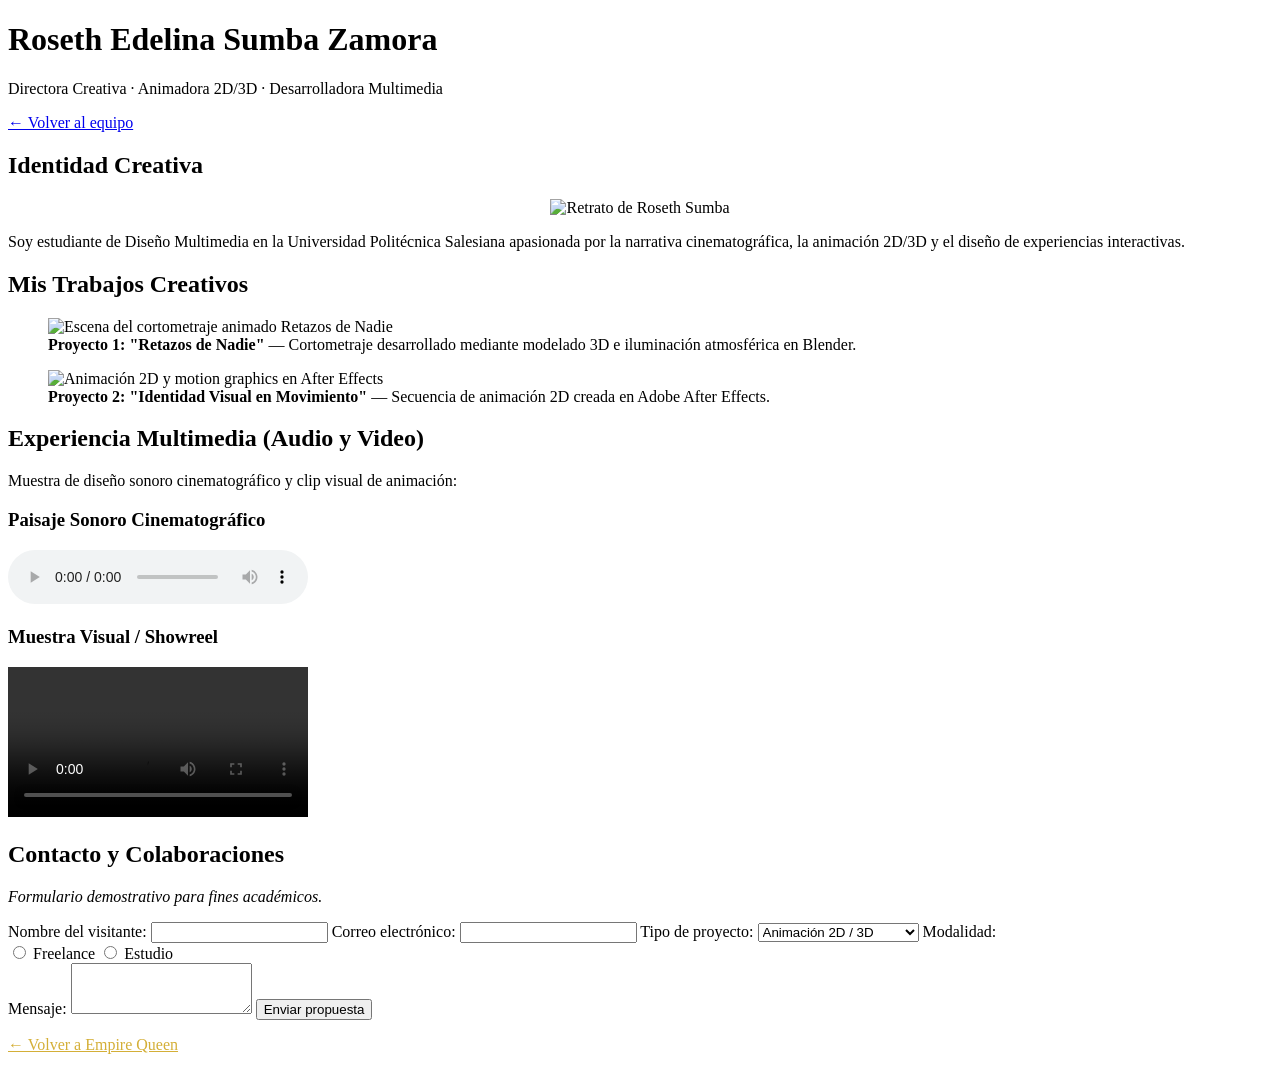
==== empire-queen/imagenes/roseth.jpg/index.html @ 941ed0ad "Add files via upload" ====
<!DOCTYPE html>
<html lang="es">
<head>
    <meta charset="UTF-8">
    <meta name="viewport" content="width=device-width, initial-scale=1.0">
    <title>Roseth Sumba | Portafolio Creativo</title>
    <link rel="stylesheet" href="../../estilos.css">
</head>
<body>

    <header>
        <h1>Roseth Edelina Sumba Zamora</h1>
        <p>Directora Creativa · Animadora 2D/3D · Desarrolladora Multimedia</p>
        <a href="../index.html" class="btn">← Volver al equipo</a>
    </header>

    <main>
        <section>
            <h2>Identidad Creativa</h2>
            <div style="text-align: center;">
                <img src="../roseth.jpg.jpeg" alt="Retrato de Roseth Sumba" class="perfil-img">
            </div>
            <p>
                Soy estudiante de Diseño Multimedia en la Universidad Politécnica Salesiana apasionada por la narrativa cinematográfica, la animación 2D/3D y el diseño de experiencias interactivas.
            </p>
        </section>

        <section>
            <h2>Mis Trabajos Creativos</h2>
            <figure>
                <img src="../proyecto1.jpg.jpeg" alt="Escena del cortometraje animado Retazos de Nadie">
                <figcaption><strong>Proyecto 1: "Retazos de Nadie"</strong> — Cortometraje desarrollado mediante modelado 3D e iluminación atmosférica en Blender.</figcaption>
            </figure>

            <figure>
                <img src="../proyecto2.jpg.jpeg" alt="Animación 2D y motion graphics en After Effects">
                <figcaption><strong>Proyecto 2: "Identidad Visual en Movimiento"</strong> — Secuencia de animación 2D creada en Adobe After Effects.</figcaption>
            </figure>
        </section>

        <section>
            <h2>Experiencia Multimedia (Audio y Video)</h2>
            <p>Muestra de diseño sonoro cinematográfico y clip visual de animación:</p>

            <h3>Paisaje Sonoro Cinematográfico</h3>
            <audio controls>
                <source src="../punt ambiente.mp3.mp3" type="audio/mpeg">
            </audio>

            <h3>Muestra Visual / Showreel</h3>
            <video controls>
                <source src="../roseth presentacion.mp4.mp4" type="video/mp4">
            </video>
        </section>

        <section>
            <h2>Contacto y Colaboraciones</h2>
            <p><em>Formulario demostrativo para fines académicos.</em></p>
            <form onsubmit="event.preventDefault(); alert('¡Mensaje de prueba enviado!');">
                <label for="nombre">Nombre del visitante:</label>
                <input type="text" id="nombre" required>

                <label for="correo">Correo electrónico:</label>
                <input type="email" required>

                <label for="proyecto">Tipo de proyecto:</label>
                <select id="proyecto" required>
                    <option value="animacion">Animación 2D / 3D</option>
                    <option value="cine">Producción Audiovisual</option>
                    <option value="web">Diseño Web</option>
                </select>

                <label>Modalidad:</label>
                <div class="radio-grupo">
                    <label><input type="radio" name="modalidad" value="freelance" required> Freelance</label>
                    <label><input type="radio" name="modalidad" value="estudio"> Estudio</label>
                </div>

                <label for="mensaje">Mensaje:</label>
                <textarea id="mensaje" rows="3" required></textarea>

                <button type="submit">Enviar propuesta</button>
            </form>
        </section>
    </main>

    <footer>
        <p><a href="../index.html" style="color: #d4af37;">← Volver a Empire Queen</a></p>
    </footer>

</body>
</html>
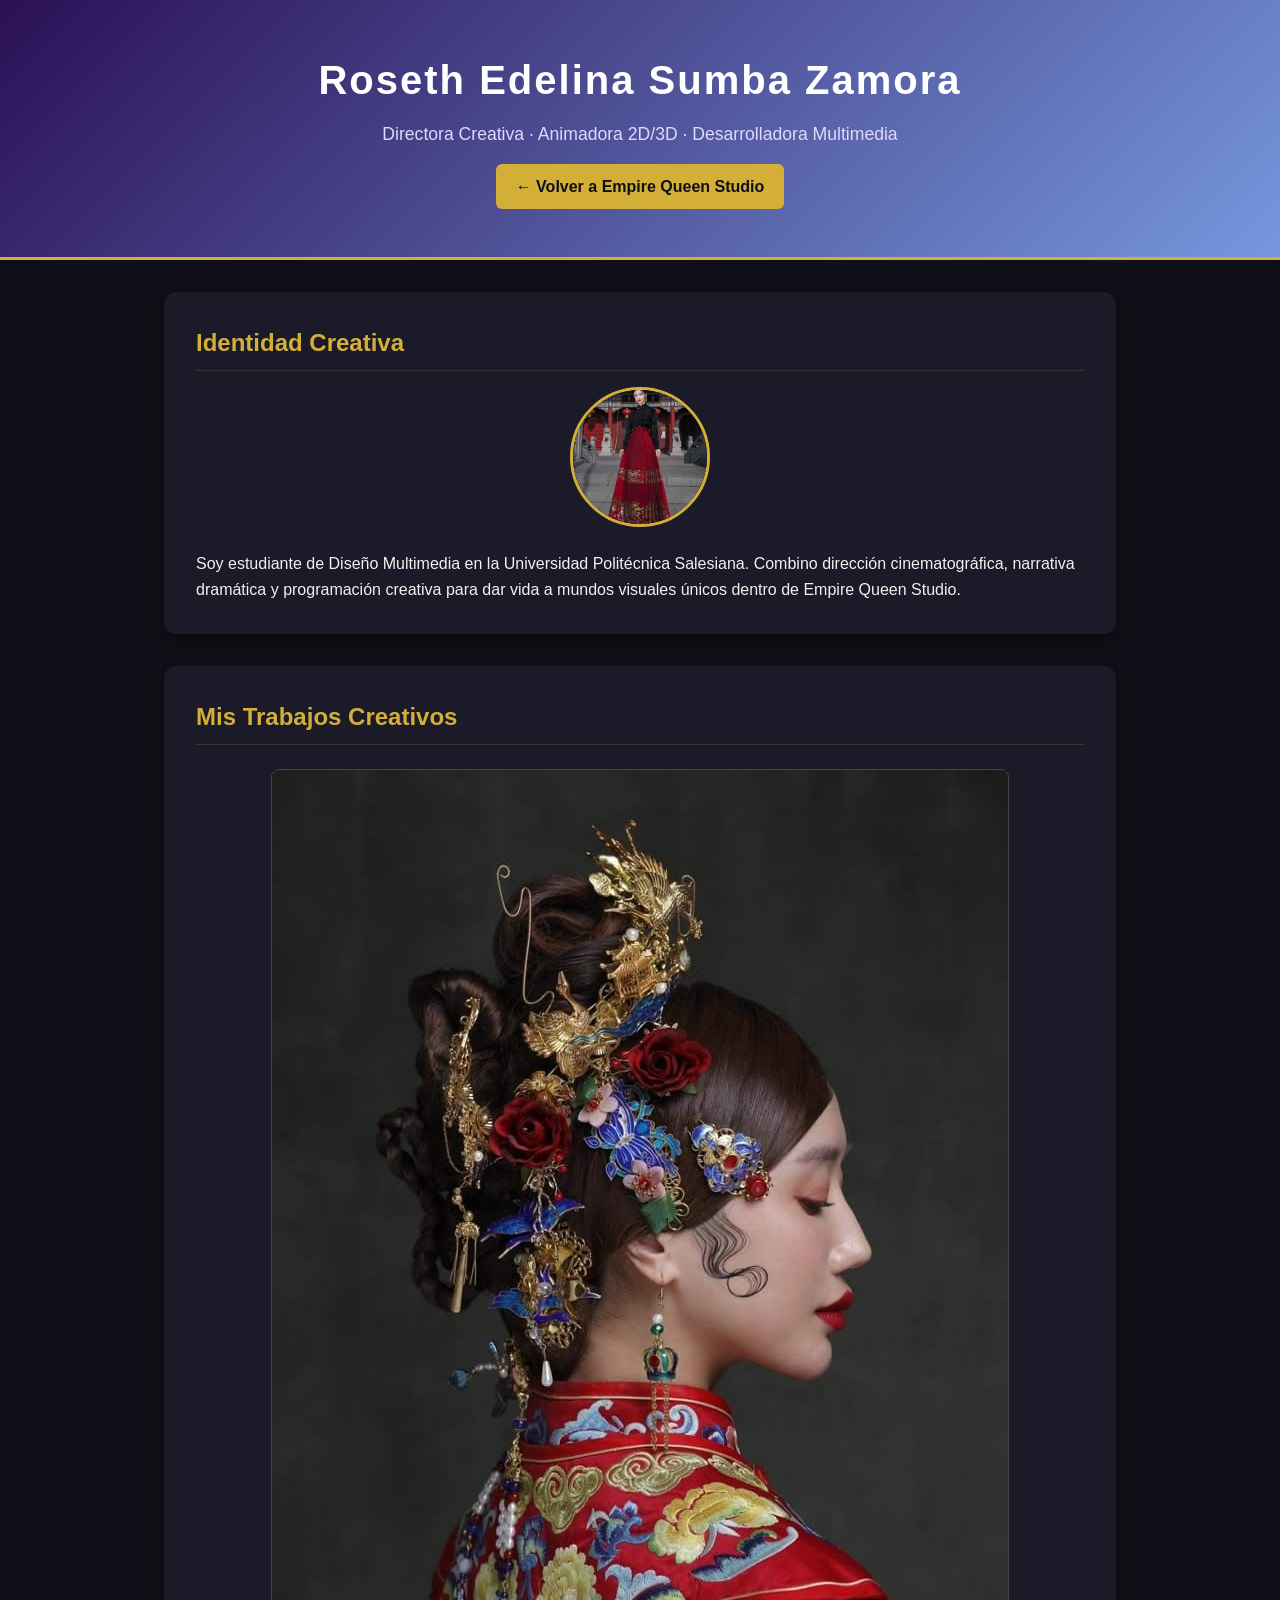
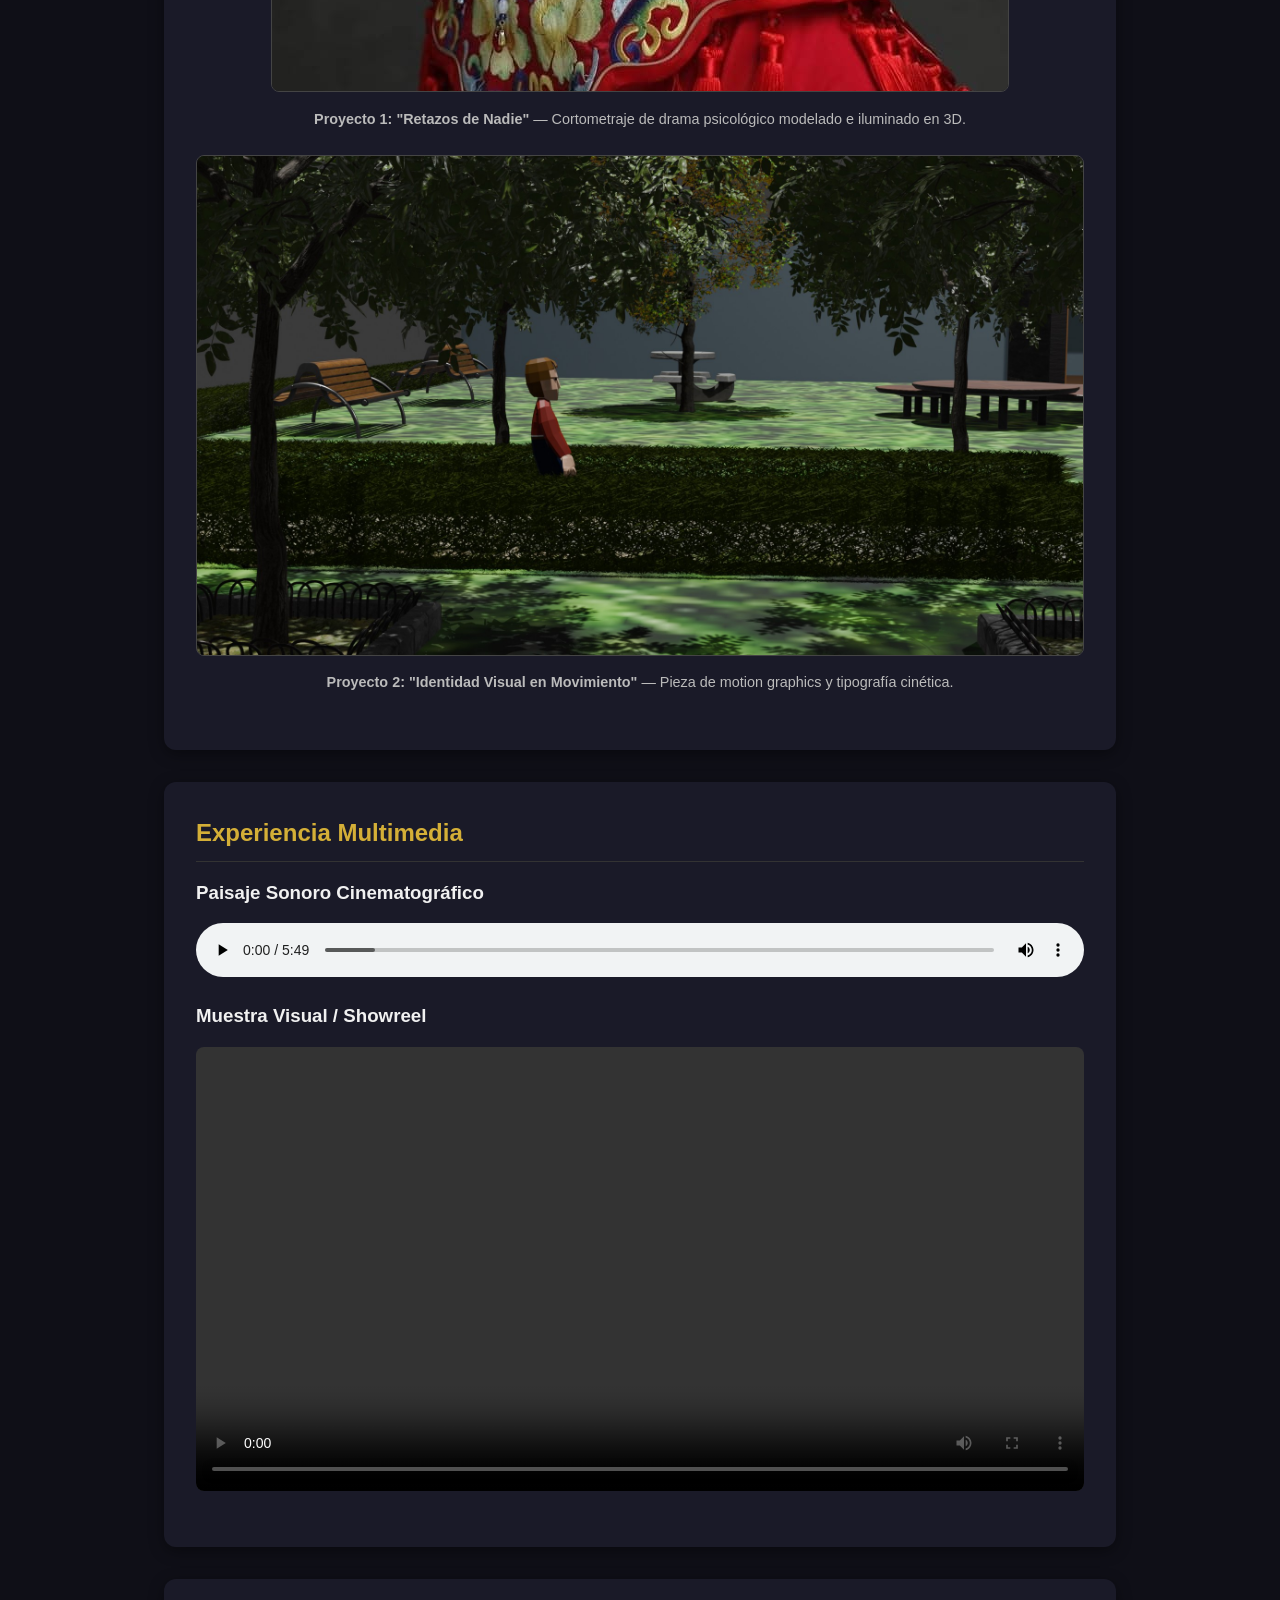
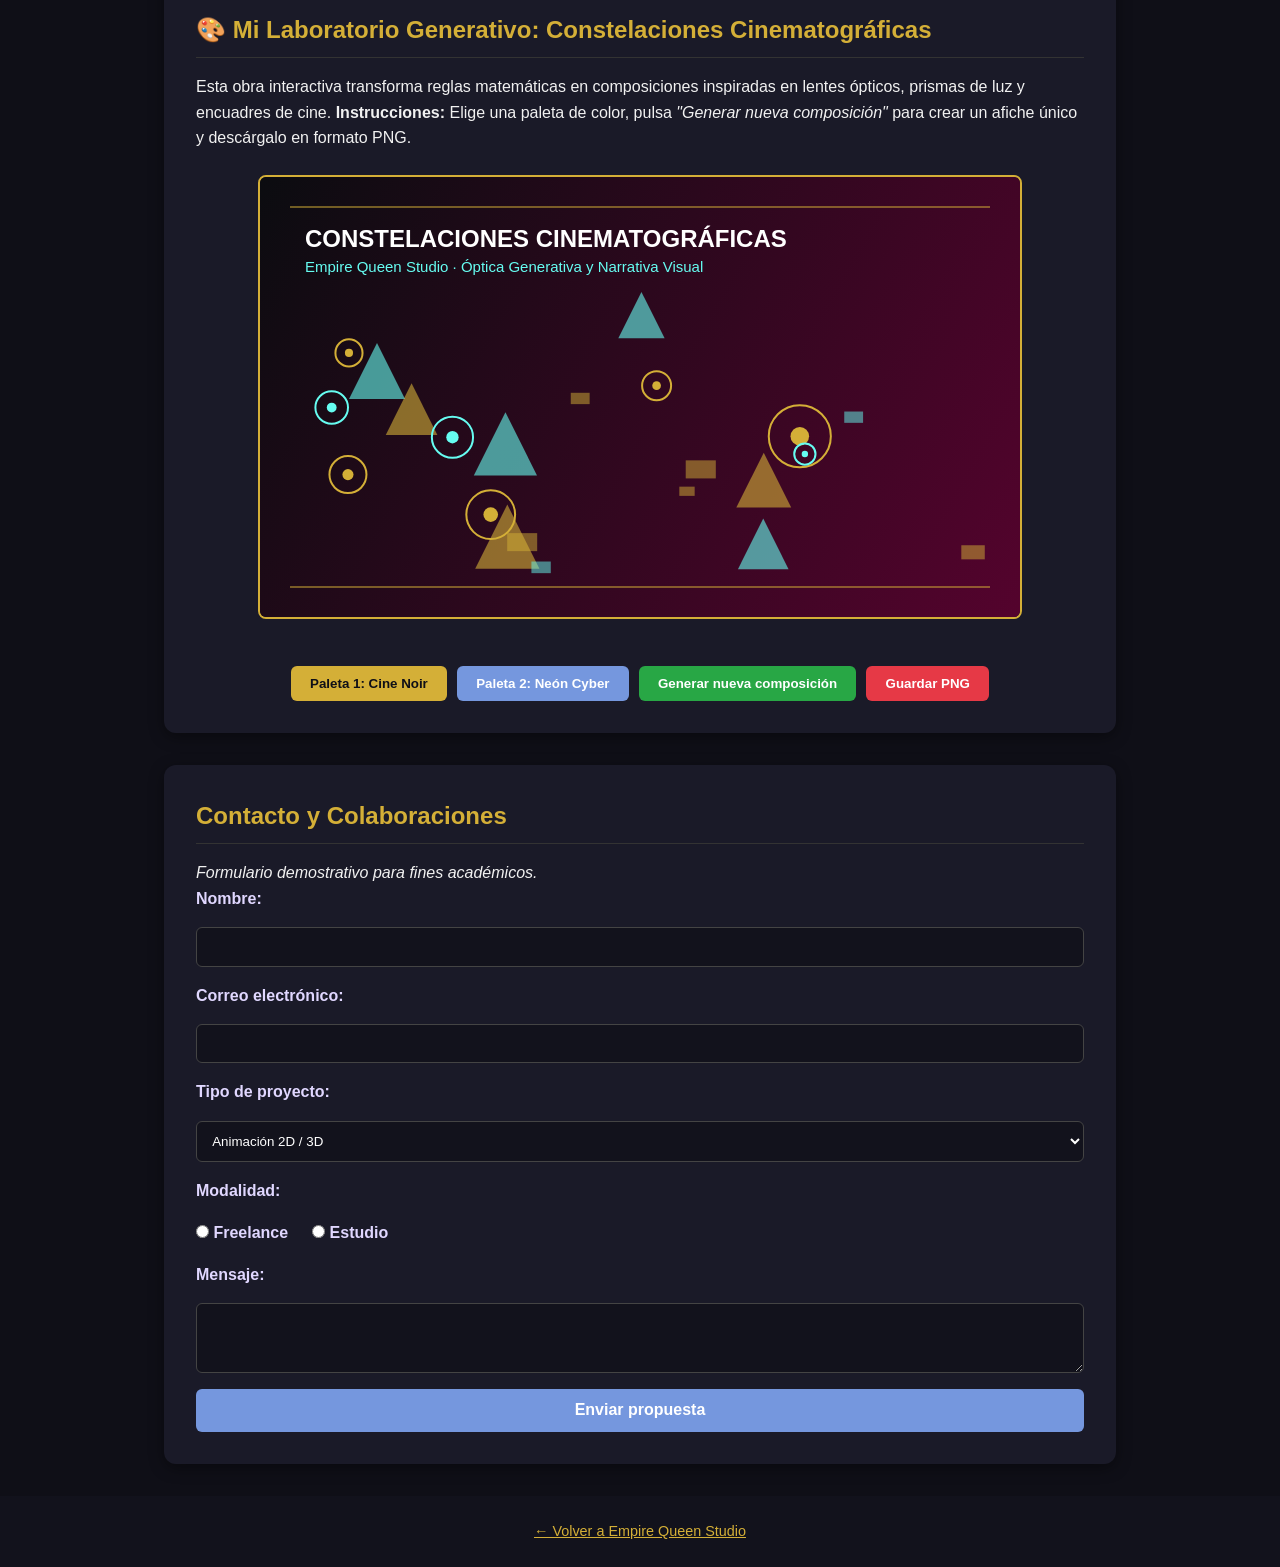
==== commit 5fd34273: "Update index.html" ====
--- a/empire-queen/imagenes/roseth.jpg/index.html
+++ b/empire-queen/imagenes/roseth.jpg/index.html
@@ -3,61 +3,78 @@
 <head>
     <meta charset="UTF-8">
     <meta name="viewport" content="width=device-width, initial-scale=1.0">
-    <title>Roseth Sumba | Portafolio Creativo</title>
-    <link rel="stylesheet" href="../../estilos.css">
+    <title>Roseth Sumba | Portafolio y Laboratorio Generativo</title>
+    <link rel="stylesheet" href="../estilos.css">
 </head>
 <body>
 
     <header>
         <h1>Roseth Edelina Sumba Zamora</h1>
         <p>Directora Creativa · Animadora 2D/3D · Desarrolladora Multimedia</p>
-        <a href="../index.html" class="btn">← Volver al equipo</a>
+        <a href="../index.html" class="btn">← Volver a Empire Queen Studio</a>
     </header>
 
     <main>
         <section>
             <h2>Identidad Creativa</h2>
             <div style="text-align: center;">
-                <img src="../roseth.jpg.jpeg" alt="Retrato de Roseth Sumba" class="perfil-img">
+                <img src="roseth.jpg.jpeg" alt="Retrato de Roseth Sumba" class="perfil-img">
             </div>
             <p>
-                Soy estudiante de Diseño Multimedia en la Universidad Politécnica Salesiana apasionada por la narrativa cinematográfica, la animación 2D/3D y el diseño de experiencias interactivas.
+                Soy estudiante de Diseño Multimedia en la Universidad Politécnica Salesiana. Combino dirección cinematográfica, narrativa dramática y programación creativa para dar vida a mundos visuales únicos dentro de Empire Queen Studio.
             </p>
         </section>
 
         <section>
             <h2>Mis Trabajos Creativos</h2>
             <figure>
-                <img src="../proyecto1.jpg.jpeg" alt="Escena del cortometraje animado Retazos de Nadie">
-                <figcaption><strong>Proyecto 1: "Retazos de Nadie"</strong> — Cortometraje desarrollado mediante modelado 3D e iluminación atmosférica en Blender.</figcaption>
+                <img src="proyecto1.jpg.jpeg" alt="Escena del cortometraje Retazos de Nadie">
+                <figcaption><strong>Proyecto 1: "Retazos de Nadie"</strong> — Cortometraje de drama psicológico modelado e iluminado en 3D.</figcaption>
             </figure>
-
             <figure>
-                <img src="../proyecto2.jpg.jpeg" alt="Animación 2D y motion graphics en After Effects">
-                <figcaption><strong>Proyecto 2: "Identidad Visual en Movimiento"</strong> — Secuencia de animación 2D creada en Adobe After Effects.</figcaption>
+                <img src="proyecto2.jpg.jpeg" alt="Animación 2D en After Effects">
+                <figcaption><strong>Proyecto 2: "Identidad Visual en Movimiento"</strong> — Pieza de motion graphics y tipografía cinética.</figcaption>
             </figure>
         </section>
 
         <section>
-            <h2>Experiencia Multimedia (Audio y Video)</h2>
-            <p>Muestra de diseño sonoro cinematográfico y clip visual de animación:</p>
-
+            <h2>Experiencia Multimedia</h2>
             <h3>Paisaje Sonoro Cinematográfico</h3>
             <audio controls>
-                <source src="../punt ambiente.mp3.mp3" type="audio/mpeg">
+                <source src="punt ambiente.mp3.mp3" type="audio/mpeg">
+                Tu navegador no soporta audio HTML5.
             </audio>
 
             <h3>Muestra Visual / Showreel</h3>
             <video controls>
-                <source src="../roseth presentacion.mp4.mp4" type="video/mp4">
+                <source src="roseth presentacion.mp4.mp4" type="video/mp4">
+                Tu navegador no soporta video HTML5.
             </video>
+        </section>
+
+        <section id="laboratorio-canvas">
+            <h2>🎨 Mi Laboratorio Generativo: Constelaciones Cinematográficas</h2>
+            <p>
+                Esta obra interactiva transforma reglas matemáticas en composiciones inspiradas en lentes ópticos, prismas de luz y encuadres de cine. <strong>Instrucciones:</strong> Elige una paleta de color, pulsa <em>"Generar nueva composición"</em> para crear un afiche único y descárgalo en formato PNG.
+            </p>
+
+            <div style="text-align: center; margin: 1.5rem 0;">
+                <canvas id="miCanvas" width="760" height="440" style="max-width: 100%; border: 2px solid #d4af37; border-radius: 8px;"></canvas>
+            </div>
+
+            <div style="display: flex; gap: 10px; flex-wrap: wrap; justify-content: center;">
+                <button id="btnPaleta1" class="btn" style="border:none; cursor:pointer;">Paleta 1: Cine Noir</button>
+                <button id="btnPaleta2" class="btn" style="border:none; cursor:pointer; background-color:#7597de; color:#fff;">Paleta 2: Neón Cyber</button>
+                <button id="btnGenerar" class="btn" style="border:none; cursor:pointer; background-color:#28a745; color:#fff;">Generar nueva composición</button>
+                <button id="btnGuardar" class="btn" style="border:none; cursor:pointer; background-color:#e63946; color:#fff;">Guardar PNG</button>
+            </div>
         </section>
 
         <section>
             <h2>Contacto y Colaboraciones</h2>
             <p><em>Formulario demostrativo para fines académicos.</em></p>
-            <form onsubmit="event.preventDefault(); alert('¡Mensaje de prueba enviado!');">
-                <label for="nombre">Nombre del visitante:</label>
+            <form onsubmit="event.preventDefault(); alert('¡Propuesta enviada correctamente!');">
+                <label for="nombre">Nombre:</label>
                 <input type="text" id="nombre" required>
 
                 <label for="correo">Correo electrónico:</label>
@@ -67,7 +84,7 @@
                 <select id="proyecto" required>
                     <option value="animacion">Animación 2D / 3D</option>
                     <option value="cine">Producción Audiovisual</option>
-                    <option value="web">Diseño Web</option>
+                    <option value="web">Arte Generativo / Web</option>
                 </select>
 
                 <label>Modalidad:</label>
@@ -85,10 +102,9 @@
     </main>
 
     <footer>
-        <p><a href="../index.html" style="color: #d4af37;">← Volver a Empire Queen</a></p>
+        <p><a href="../index.html" style="color: #d4af37;">← Volver a Empire Queen Studio</a></p>
     </footer>
 
+    <script src="canvas.js"></script>
 </body>
 </html>
-
-
--- a/empire-queen/imagenes/estilos.css
+++ b/empire-queen/imagenes/estilos.css
@@ -0,0 +1,162 @@
+* {
+    box-sizing: border-box;
+    margin: 0;
+    padding: 0;
+    font-family: 'Segoe UI', Tahoma, Geneva, Verdana, sans-serif;
+}
+
+body {
+    background-color: #0f0f17;
+    color: #f1f1f1;
+    line-height: 1.6;
+}
+
+header {
+    background: linear-gradient(135deg, #2b1055, #7597de);
+    text-align: center;
+    padding: 3rem 1rem;
+    border-bottom: 3px solid #d4af37;
+}
+
+header h1 {
+    font-size: 2.5rem;
+    letter-spacing: 2px;
+    color: #ffffff;
+}
+
+header p {
+    font-size: 1.1rem;
+    margin-top: 0.5rem;
+    color: #e0d7ff;
+}
+
+main {
+    max-width: 1000px;
+    margin: 2rem auto;
+    padding: 0 1.5rem;
+}
+
+section {
+    background-color: #1a1a28;
+    padding: 2rem;
+    border-radius: 12px;
+    margin-bottom: 2rem;
+    box-shadow: 0 4px 15px rgba(0,0,0,0.4);
+}
+
+h2 {
+    color: #d4af37;
+    margin-bottom: 1rem;
+    border-bottom: 1px solid #333;
+    padding-bottom: 0.5rem;
+}
+
+.grid-equipo {
+    display: flex;
+    flex-wrap: wrap;
+    gap: 1.5rem;
+    justify-content: center;
+    margin-top: 1.5rem;
+}
+
+.tarjeta {
+    background-color: #252538;
+    border: 1px solid #3d3d5c;
+    border-radius: 10px;
+    padding: 1.5rem;
+    width: 280px;
+    text-align: center;
+}
+
+.tarjeta img, .perfil-img {
+    width: 140px;
+    height: 140px;
+    object-fit: cover;
+    border-radius: 50%;
+    border: 3px solid #d4af37;
+    margin-bottom: 1rem;
+}
+
+.btn {
+    display: inline-block;
+    margin-top: 1rem;
+    padding: 0.6rem 1.2rem;
+    background-color: #d4af37;
+    color: #0f0f17;
+    text-decoration: none;
+    font-weight: bold;
+    border-radius: 6px;
+}
+
+.btn:hover {
+    background-color: #f3ce56;
+}
+
+figure {
+    margin: 1.5rem 0;
+    text-align: center;
+}
+
+figure img {
+    max-width: 100%;
+    height: auto;
+    border-radius: 8px;
+    border: 1px solid #444;
+}
+
+figcaption {
+    font-size: 0.9rem;
+    color: #bbb;
+    margin-top: 0.5rem;
+}
+
+audio, video {
+    width: 100%;
+    margin: 1rem 0;
+    border-radius: 8px;
+}
+
+form {
+    display: flex;
+    flex-direction: column;
+    gap: 1rem;
+}
+
+label {
+    font-weight: bold;
+    color: #e0d7ff;
+}
+
+input[type="text"], input[type="email"], select, textarea {
+    width: 100%;
+    padding: 0.7rem;
+    border-radius: 6px;
+    border: 1px solid #444;
+    background-color: #12121c;
+    color: #fff;
+}
+
+.radio-grupo {
+    display: flex;
+    gap: 1.5rem;
+    flex-wrap: wrap;
+}
+
+button[type="submit"] {
+    background-color: #7597de;
+    color: #fff;
+    border: none;
+    padding: 0.8rem;
+    font-size: 1rem;
+    font-weight: bold;
+    border-radius: 6px;
+    cursor: pointer;
+}
+
+footer {
+    text-align: center;
+    padding: 1.5rem;
+    background-color: #12121c;
+    color: #888;
+    font-size: 0.9rem;
+}
